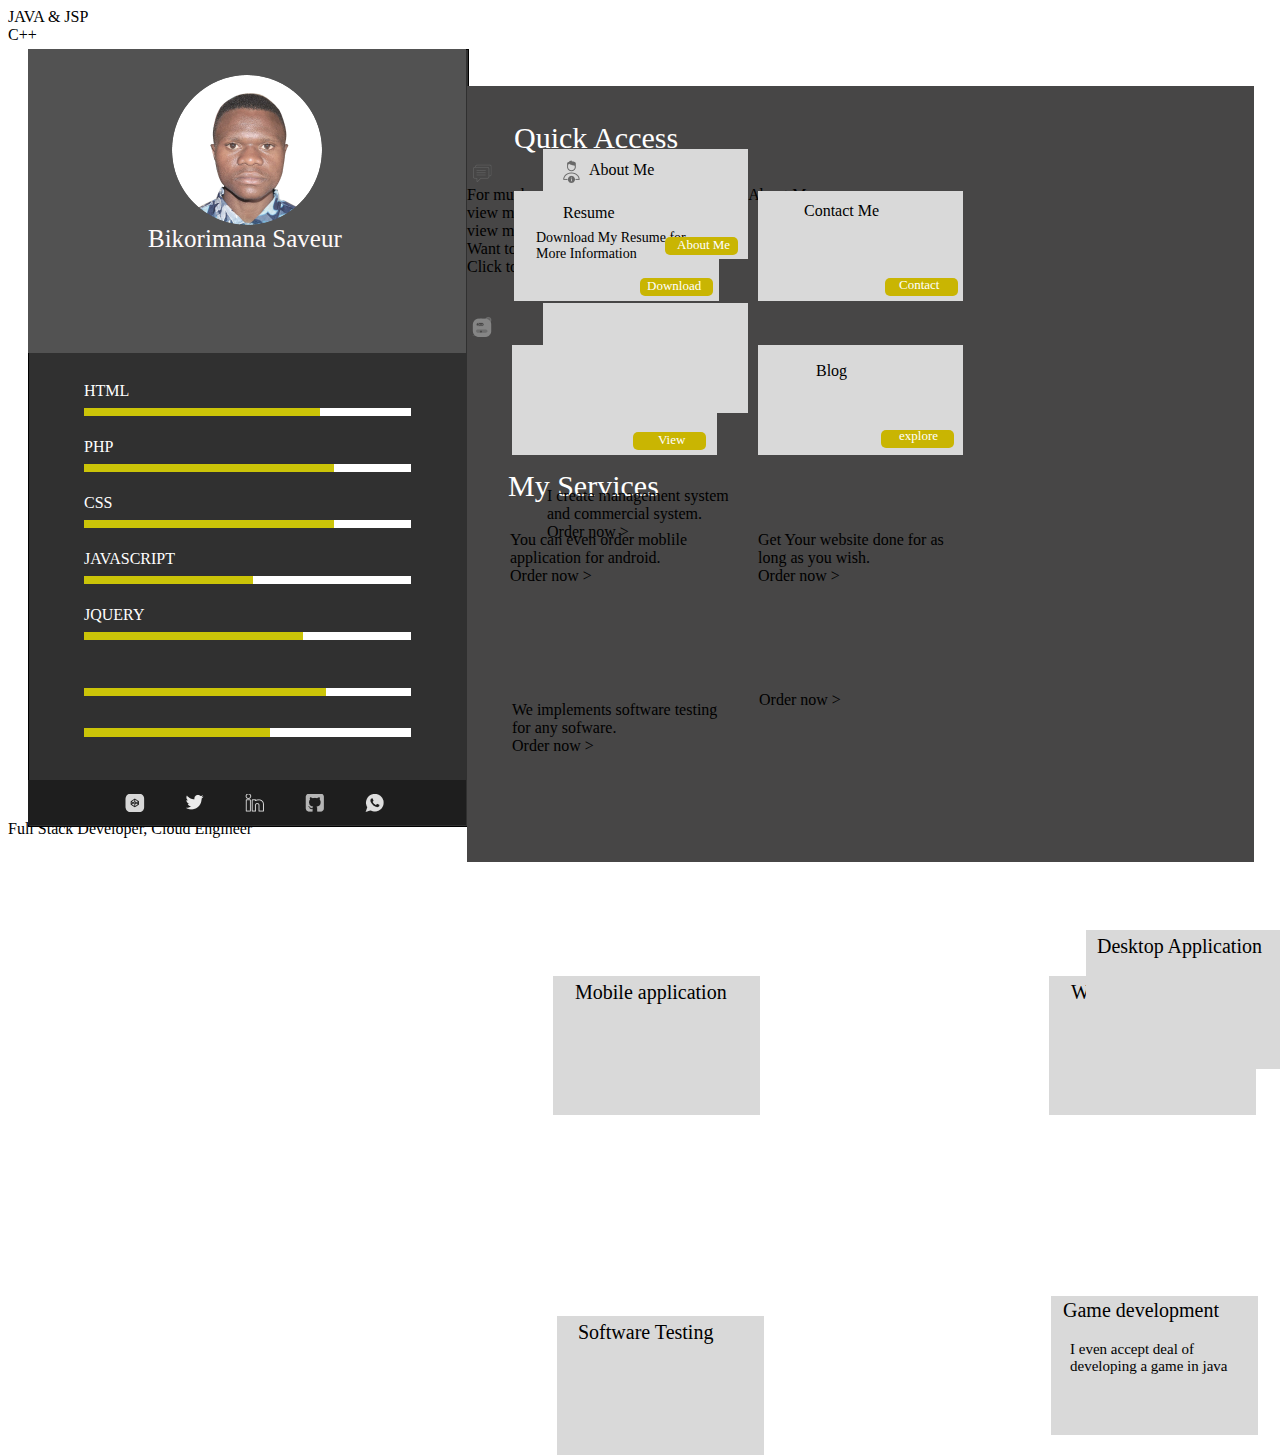
==== index.html @ 162c5e72 "Portifolio home" ====
<!DOCTYPE HTML>
<html>
  <head>
    <link rel="stylesheet" href="style.css" />
  </head>
<body>
<div id='newpotifolio' class='newpotifolio'>
<div id='rectangle27' class='rectangle27'>
</div>
<div id='html' class='html'>
HTML</div>
<div id='php' class='php'>
PHP</div>
<div id='css' class='css'>
CSS</div>
<div id='javascript' class='javascript'>
JAVASCRIPT</div>
<div id='jquery' class='jquery'>
JQUERY</div>
<div id='java&jsp' class='java&jsp'>
JAVA & JSP</div>
<div id='c-+' class='c-+'>
C++ </div>
<div id='rectangle6' class='rectangle6'>
</div>
<img id='rectangle7' class='rectangle7' src='[data-uri]'/>
</img>
<div id='sidebar' class='sidebar'>
<div id='frame1' class='frame1'>
</div>
<div id='rectangle33' class='rectangle33'>
</div>
<div id='rectangle36' class='rectangle36'>
</div>
<div id='projects' class='projects'>
Projects</div>
<div id='rectangle34' class='rectangle34'>
</div>
<div id='contactme' class='contactme'>
Contact Me</div>
<div id='rectangle37' class='rectangle37'>
</div>
<div id='blog' class='blog'>
Blog</div>
<div id='rectangle35' class='rectangle35'>
</div>
<div id='formuchmoreinformationaboutmeclickaboutme.' class='formuchmoreinformationaboutmeclickaboutme.'>
For much more information about Me click About Me.</div>
<div id='rectangle38' class='rectangle38'>
</div>
<div id='quickaccess' class='quickaccess'>
Quick Access</div>
<img id='rectangle39' class='rectangle39' src='[data-uri]'/>
</img>
<div id='resume' class='resume'>
Resume</div>
<div id='downloadmyresumeformoreinformation' class='downloadmyresumeformoreinformation'>
Download My Resume for More Information</div>
<div id='viewmycurrentlyworkedonprojects.' class='viewmycurrentlyworkedonprojects.'>
view my currently worked on projects.</div>
<div id='viewmycurrentlyworkedonprojects.2' class='viewmycurrentlyworkedonprojects.2'>
view my currently worked on projects.</div>
<div id='wanttosendmeamessage.clickcontact.' class='wanttosendmeamessage.clickcontact.'>
Want to Send me a message.  click contact.</div>
<div id='clicktoviewthelatestblogpost.' class='clicktoviewthelatestblogpost.'>
Click to view the latest Blog Post.</div>
<div id='rectangle40' class='rectangle40'>
</div>
<div id='rectangle46' class='rectangle46'>
</div>
<div id='rectangle49' class='rectangle49'>
</div>
<div id='rectangle42' class='rectangle42'>
</div>
<div id='rectangle44' class='rectangle44'>
</div>
<div id='download2' class='download2'>
Download</div>
<div id='view4' class='view4'>
View</div>
<div id='explore' class='explore'>
explore</div>
<div id='contact3' class='contact3'>
Contact</div>
<div id='aboutme2' class='aboutme2'>
About Me</div>
<img id='rectangle41' class='rectangle41' src='[data-uri]'/>
</img>
<img id='rectangle43' class='rectangle43' src='[data-uri]'/>
</img>
<div id='aboutme3' class='aboutme3'>
About Me</div>
<img id='rectangle45' class='rectangle45' src='[data-uri]'/>
</img>
<img id='rectangle48' class='rectangle48' src='[data-uri]'/>
</img>
<div id='myservices' class='myservices'>
My Services</div>
<div id='service2' class='service2'>
<div id='rectangle47' class='rectangle47'>
</div>
<div id='mobileapplication' class='mobileapplication'>
Mobile application</div>
<div id='youcanevenordermoblileapplicationforandroid.' class='youcanevenordermoblileapplicationforandroid.'>
You can even order moblile application for android.</div>
<div id='ordernow>' class='ordernow>'>
Order now ></div>
</div>
<div id='service1' class='service1'>
<div id='rectangle472' class='rectangle472'>
</div>
<div id='webdevelopment' class='webdevelopment'>
Web development</div>
<div id='getyourwebsitedoneforaslongasyouwish.' class='getyourwebsitedoneforaslongasyouwish.'>
Get Your website done for as long as you wish.</div>
<div id='ordernow>2' class='ordernow>2'>
Order now ></div>
</div>
<div id='service22' class='service22'>
<div id='rectangle473' class='rectangle473'>
</div>
<div id='desktopapplication' class='desktopapplication'>
Desktop Application</div>
<div id='icreatemanagementsystemandcommercialsystem.' class='icreatemanagementsystemandcommercialsystem.'>
I create management system and commercial system.</div>
<div id='ordernow>3' class='ordernow>3'>
Order now ></div>
</div>
<div id='service3' class='service3'>
<div id='rectangle474' class='rectangle474'>
</div>
<div id='softwaretesting' class='softwaretesting'>
Software Testing</div>
<div id='weimplementssoftwaretestingforanysofware.' class='weimplementssoftwaretestingforanysofware.'>
We implements software testing for  any sofware.</div>
<div id='ordernow>4' class='ordernow>4'>
Order now ></div>
</div>
<div id='service4' class='service4'>
<div id='rectangle475' class='rectangle475'>
</div>
<div id='gamedevelopment' class='gamedevelopment'>
Game development</div>
<div id='ievenacceptdealofdevelopingagameinjava' class='ievenacceptdealofdevelopingagameinjava'>
I even accept deal of developing a game in java</div>
<div id='ordernow>5' class='ordernow>5'>
Order now ></div>
</div>
</div>
<img id='rectangle8' class='rectangle8' src='[data-uri]'/>
</img>
<img id='rectangle9' class='rectangle9' src='[data-uri]'/>
</img>
<img id='rectangle10' class='rectangle10' src='[data-uri]'/>
</img>
<img id='rectangle11' class='rectangle11' src='[data-uri]'/>
</img>
<div id='rectangle12' class='rectangle12'>
</div>
<img id='ellipse1' class='ellipse1' src='[data-uri]'/>
</img>
<div id='bikorimanasaveur' class='bikorimanasaveur'>
Bikorimana Saveur</div>
<div id='fullstackdeveloper,cloudengineer' class='fullstackdeveloper,cloudengineer'>
Full Stack Developer, Cloud Engineer</div>
<div id='rectangle13' class='rectangle13'>
</div>
<div id='rectangle16' class='rectangle16'>
</div>
<div id='rectangle19' class='rectangle19'>
</div>
<div id='rectangle22' class='rectangle22'>
</div>
<div id='rectangle25' class='rectangle25'>
</div>
<div id='rectangle28' class='rectangle28'>
</div>
<div id='rectangle31' class='rectangle31'>
</div>
<div id='rectangle14' class='rectangle14'>
</div>
<div id='rectangle17' class='rectangle17'>
</div>
<div id='rectangle20' class='rectangle20'>
</div>
<div id='rectangle23' class='rectangle23'>
</div>
<div id='rectangle26' class='rectangle26'>
</div>
<div id='rectangle29' class='rectangle29'>
</div>
<div id='rectangle32' class='rectangle32'>
</div>
<!--<div id='%' class='%'>
89%</div>
<div id='%2' class='%2'>
90%</div>
<div id='%3' class='%3'>
90%</div>
<div id='%4' class='%4'>
60%</div>
<div id='%5' class='%5'>
75%</div>
<div id='%6' class='%6'>
85%</div>
<div id='%7' class='%7'>
65%</div>-->
<div id='rectangle50' class='rectangle50'>
</div>
</div>
</body>
</html>
---- style.css ----
.newpotifolio
{
background-color:#ffffff;
height:832px;
width:1280px;
padding:0px;
position:absolute;
}
.rectangle27
{
background-color:#303030;
height:776px;
width:439px;
border:1px solid #000000;
left:20px;
top:41px;
position:absolute;
}
.html
{
color:#ffffff;
text-align:left;
vertical-align:text-top;
font-size:16px;
font-family:IBM Plex Sans Thai;
left:76px;
top:374px;
width:42px;
height:26px;
position:absolute;
line-height:auto;
}
.php
{
color:#ffffff;
text-align:left;
vertical-align:text-top;
font-size:16px;
font-family:IBM Plex Sans Thai;
left:76px;
top:430px;
width:31px;
height:26px;
position:absolute;
line-height:auto;
}
.css
{
color:#ffffff;
text-align:left;
vertical-align:text-top;
font-size:16px;
font-family:IBM Plex Sans Thai;
left:76px;
top:486px;
width:29px;
height:26px;
position:absolute;
line-height:auto;
}
.javascript
{
color:#ffffff;
text-align:left;
vertical-align:text-top;
font-size:16px;
font-family:IBM Plex Sans Thai;
left:76px;
top:542px;
width:92px;
height:26px;
position:absolute;
line-height:auto;
}
.jquery
{
color:#ffffff;
text-align:left;
vertical-align:text-top;
font-size:16px;
font-family:IBM Plex Sans Thai;
left:76px;
top:598px;
width:59px;
height:26px;
position:absolute;
line-height:auto;
}
.java&jsp
{
color:#ffffff;
text-align:left;
vertical-align:text-top;
font-size:16px;
font-family:IBM Plex Sans Thai;
left:76px;
top:654px;
width:83px;
height:26px;
position:absolute;
line-height:auto;
}
.c-+
{
color:#ffffff;
text-align:left;
vertical-align:text-top;
font-size:16px;
font-family:IBM Plex Sans Thai;
left:76px;
top:693px;
width:36px;
height:27px;
position:absolute;
line-height:auto;
}
.rectangle6
{
background-color:#1e1e1e;
height:45px;
width:438px;
top:772px;
left:20px;
position:absolute;
}
.rectangle7
{
height:18px;
width:30px;
left:292px;
top:786px;
position:absolute;
}
.sidebar
{
background-color:#474646;
height:776px;
width:787px;
padding:0px;
left:459px;
top:42px;
position:relative;
}
.frame1
{
height:100px;
width:100px;
padding:0px;
left:92px;
top:786px;
position:relative;
}
.rectangle33
{
background-color:#d9d9d9;
height:110px;
width:205px;
top:105px;
left:47px;
position:absolute;
}
.rectangle36
{
background-color:#d9d9d9;
height:110px;
width:205px;
top:259px;
left:45px;
position:absolute;
}
.projects
{
color:#000000;
text-align:left;
vertical-align:text-top;
font-size:16px;
font-family:IBM Plex Sans Thai;
line-height:auto;
top:272px;
left:100px;
position:absolute;
width:59px;
}
.rectangle34
{
background-color:#d9d9d9;
height:110px;
width:205px;
top:105px;
left:291px;
position:absolute;
}
.contactme
{
color:#000000;
text-align:left;
vertical-align:text-top;
font-size:16px;
font-family:IBM Plex Sans Thai;
line-height:auto;
top:116px;
left:337px;
position:absolute;
width:82px;
}
.rectangle37
{
background-color:#d9d9d9;
height:110px;
width:205px;
top:259px;
left:291px;
position:absolute;
}
.blog
{
color:#000000;
text-align:left;
vertical-align:text-top;
font-size:16px;
font-family:Inter;
line-height:auto;
top:276px;
left:349px;
position:absolute;
width:34px;
}
.rectangle35
{
background-color:#d9d9d9;
height:110px;
width:205px;
top:63px;
left:76px;
position:absolute;
}
.formuchmoreinformationaboutmeclickaboutme.
{
color:#000000;
text-align:left;
vertical-align:text-top;
font-size:13px;
font-family:IBM Plex Sans Thai;
line-height:auto;
top:111px;
left:97px;
position:absolute;
width:169px;
}
.rectangle38
{
background-color:#d9d9d9;
height:110px;
width:205px;
top:217px;
left:76px;
position:absolute;
}
.quickaccess
{
color:#ffffff;
text-align:left;
vertical-align:text-top;
font-size:30px;
font-family:IBM Plex Sans Thai;
line-height:auto;
top:35px;
left:47px;
position:absolute;
width:179px;
}
.rectangle39
{
height:28px;
width:30px;
left:0px;
top:73px;
position:absolute;
}
.resume
{
color:#000000;
text-align:left;
vertical-align:text-top;
font-size:16px;
font-family:IBM Plex Sans Thai;
line-height:auto;
top:118px;
left:96px;
position:absolute;
width:59px;
}
.downloadmyresumeformoreinformation
{
color:#000000;
text-align:left;
vertical-align:text-top;
font-size:14px;
font-family:IBM Plex Sans Thai;
line-height:auto;
top:144px;
left:69px;
position:absolute;
width:157px;
}
.viewmycurrentlyworkedonprojects.
{
color:#000000;
text-align:left;
vertical-align:text-top;
font-size:14px;
font-family:IBM Plex Sans Thai;
line-height:auto;
top:298px;
left:78px;
position:absolute;
width:157px;
}
.viewmycurrentlyworkedonprojects.2
{
color:#000000;
text-align:left;
vertical-align:text-top;
font-size:14px;
font-family:IBM Plex Sans Thai;
line-height:auto;
top:298px;
left:78px;
position:absolute;
width:157px;
}
.wanttosendmeamessage.clickcontact.
{
color:#000000;
text-align:left;
vertical-align:text-top;
font-size:14px;
font-family:IBM Plex Sans Thai;
line-height:auto;
top:143px;
left:320px;
position:absolute;
width:157px;
}
.clicktoviewthelatestblogpost.
{
color:#000000;
text-align:left;
vertical-align:text-top;
font-size:14px;
font-family:IBM Plex Sans Thai;
line-height:auto;
top:300px;
left:315px;
position:absolute;
width:157px;
}
.rectangle40
{
background-color:#c9b502;
height:18px;
width:73px;
border-radius:5px;
top:192px;
left:173px;
position:absolute;
}
.rectangle46
{
background-color:#c9b502;
height:18px;
width:73px;
border-radius:5px;
top:346px;
left:166px;
position:absolute;
}
.rectangle49
{
background-color:#c9b502;
height:18px;
width:73px;
border-radius:5px;
top:344px;
left:414px;
position:absolute;
}
.rectangle42
{
background-color:#c9b502;
height:18px;
width:73px;
border-radius:5px;
top:192px;
left:418px;
position:absolute;
}
.rectangle44
{
background-color:#c9b502;
height:18px;
width:73px;
border-radius:5px;
top:151px;
left:198px;
position:absolute;
}
.download2
{
color:#ffffff;
text-align:left;
vertical-align:text-top;
font-size:13px;
font-family:IBM Plex Sans Thai;
line-height:auto;
top:192px;
left:180px;
position:absolute;
width:59px;
}
.view4
{
color:#ffffff;
text-align:left;
vertical-align:text-top;
font-size:13px;
font-family:IBM Plex Sans Thai;
line-height:auto;
top:346px;
left:191px;
position:absolute;
width:29px;
}
.explore
{
color:#ffffff;
text-align:left;
vertical-align:text-top;
font-size:13px;
font-family:IBM Plex Sans Thai;
line-height:auto;
top:342px;
left:432px;
position:absolute;
width:44px;
}
.contact3
{
color:#ffffff;
text-align:left;
vertical-align:text-top;
font-size:13px;
font-family:IBM Plex Sans Thai;
line-height:auto;
top:191px;
left:432px;
position:absolute;
width:46px;
}
.aboutme2
{
color:#ffffff;
text-align:left;
vertical-align:text-top;
font-size:13px;
font-family:IBM Plex Sans Thai;
line-height:auto;
top:151px;
left:210px;
position:absolute;
width:56px;
}
.rectangle41
{
height:29px;
width:31px;
left:0px;
top:73px;
position:absolute;
}
.rectangle43
{
height:29px;
width:31px;
left:89px;
top:72px;
position:absolute;
}
.aboutme3
{
color:#000000;
text-align:left;
vertical-align:text-top;
font-size:16px;
font-family:IBM Plex Sans Thai;
line-height:auto;
top:75px;
left:122px;
position:absolute;
width:69px;
}
.rectangle45
{
height:31px;
width:31px;
left:0px;
top:225px;
position:absolute;
}
.rectangle48
{
height:27px;
width:31px;
left:0px;
top:229px;
position:absolute;
}
.myservices
{
color:#ffffff;
text-align:left;
vertical-align:text-top;
font-size:30px;
font-family:IBM Plex Sans Thai;
line-height:auto;
top:383px;
left:41px;
position:absolute;
width:160px;
}
.service2
{
width:207px;
height:139px;
top:445px;
left:43px;
position:absolute;
}
.rectangle47
{
background-color:#d9d9d9;
height:139px;
width:207px;
top:445px;
left:43px;
position:absolute;
}
.mobileapplication
{
color:#000000;
text-align:left;
vertical-align:text-top;
font-size:20px;
font-family:IBM Plex Sans Thai;
left:65px;
top:450px;
width:174px;
height:33px;
position:absolute;
line-height:auto;
}
.youcanevenordermoblileapplicationforandroid.
{
color:#000000;
text-align:left;
vertical-align:text-top;
font-size:15px;
font-family:IBM Plex Sans Thai;
left:62px;
top:490px;
width:186px;
height:50px;
position:absolute;
line-height:auto;
}
.ordernow>
{
color:#e4b306;
text-align:left;
vertical-align:text-top;
font-size:15px;
font-family:IBM Plex Sans Thai;
left:157px;
top:557px;
width:87px;
height:25px;
position:absolute;
line-height:auto;
}
.service1
{
width:207px;
height:139px;
top:445px;
left:291px;
position:absolute;
}
.rectangle472
{
background-color:#d9d9d9;
height:139px;
width:207px;
top:445px;
left:291px;
position:absolute;
}
.webdevelopment
{
color:#000000;
text-align:left;
vertical-align:text-top;
font-size:20px;
font-family:IBM Plex Sans Thai;
left:313px;
top:450px;
width:174px;
height:33px;
position:absolute;
line-height:auto;
}
.getyourwebsitedoneforaslongasyouwish.
{
color:#000000;
text-align:left;
vertical-align:text-top;
font-size:15px;
font-family:IBM Plex Sans Thai;
left:310px;
top:490px;
width:171px;
height:50px;
position:absolute;
line-height:auto;
}
.ordernow>2
{
color:#e4b306;
text-align:left;
vertical-align:text-top;
font-size:15px;
font-family:IBM Plex Sans Thai Looped;
left:405px;
top:557px;
width:87px;
height:25px;
position:absolute;
line-height:auto;
}
.service22
{
width:207px;
height:139px;
top:401px;
left:80px;
position:absolute;
}
.rectangle473
{
background-color:#d9d9d9;
height:139px;
width:207px;
top:443px;
left:539px;
position:absolute;
}
.desktopapplication
{
color:#000000;
text-align:left;
vertical-align:text-top;
font-size:20px;
font-family:IBM Plex Sans Thai;
left:550px;
top:448px;
width:191px;
height:34px;
position:absolute;
line-height:auto;
}
.icreatemanagementsystemandcommercialsystem.
{
color:#000000;
text-align:left;
vertical-align:text-top;
font-size:15px;
font-family:IBM Plex Sans Thai;
left:558px;
top:488px;
width:171px;
height:75px;
position:absolute;
line-height:auto;
}
.ordernow>3
{
color:#e4b306;
text-align:left;
vertical-align:text-top;
font-size:15px;
font-family:IBM Plex Sans Thai Looped;
left:653px;
top:555px;
width:87px;
height:25px;
position:absolute;
line-height:auto;
}
.service3
{
width:207px;
height:139px;
top:615px;
left:45px;
position:absolute;
}
.rectangle474
{
background-color:#d9d9d9;
height:139px;
width:207px;
top:615px;
left:45px;
position:absolute;
}
.softwaretesting
{
color:#000000;
text-align:left;
vertical-align:text-top;
font-size:20px;
font-family:IBM Plex Sans Thai;
left:66px;
top:620px;
width:169px;
height:29px;
position:absolute;
line-height:auto;
}
.weimplementssoftwaretestingforanysofware.
{
color:#000000;
text-align:left;
vertical-align:text-top;
font-size:15px;
font-family:IBM Plex Sans Thai;
left:64px;
top:660px;
width:171px;
height:50px;
position:absolute;
line-height:auto;
}
.ordernow>4
{
color:#e4b306;
text-align:left;
vertical-align:text-top;
font-size:15px;
font-family:IBM Plex Sans Thai Looped;
left:159px;
top:727px;
width:87px;
height:25px;
position:absolute;
line-height:auto;
}
.service4
{
width:207px;
height:139px;
top:605px;
left:292px;
position:absolute;
}
.rectangle475
{
background-color:#d9d9d9;
height:139px;
width:207px;
top:605px;
left:292px;
position:absolute;
}
.gamedevelopment
{
color:#000000;
text-align:left;
vertical-align:text-top;
font-size:20px;
font-family:IBM Plex Sans Thai;
left:304px;
top:608px;
width:184px;
height:33px;
position:absolute;
line-height:auto;
}
.ievenacceptdealofdevelopingagameinjava
{
color:#000000;
text-align:left;
vertical-align:text-top;
font-size:15px;
font-family:IBM Plex Sans Thai;
left:311px;
top:650px;
width:186px;
height:50px;
position:absolute;
line-height:auto;
}
.ordernow>5
{
color:#e4b306;
text-align:left;
vertical-align:text-top;
font-size:15px;
font-family:IBM Plex Sans Thai;
left:406px;
top:717px;
width:87px;
height:25px;
position:absolute;
line-height:auto;
}
.rectangle8
{
height:18px;
width:30px;
left:352px;
top:786px;
position:absolute;
}
.rectangle9
{
height:18px;
width:30px;
left:232px;
top:786px;
position:absolute;
}
.rectangle10
{
height:18px;
width:30px;
left:172px;
top:786px;
position:absolute;
}
.rectangle11
{
height:18px;
width:30px;
left:112px;
top:786px;
position:absolute;
}
.rectangle12
{
background-color:#525252;
height:304px;
width:438px;
top:41px;
left:20px;
position:absolute;
}
.ellipse1
{
height:150px;
width:150px;
left:164px;
top:67px;
position:absolute;
border-radius:50%;
}
.bikorimanasaveur
{
color:#fffafa;
text-align:left;
vertical-align:text-top;
font-size:25px;
font-family:IBM Plex Sans Thai;
left:140px;
top:217px;
width:249px;
height:41px;
position:absolute;
line-height:auto;
}
.fullstackdeveloper,cloudengineer
{
color:#8c7f7f;
text-align:left;
vertical-align:text-top;
font-size:16px;
font-family:IBM Plex Sans Thai;
left:118px;
top:251px;
width:271px;
height:26px;
position:absolute;
line-height:auto;
}
.rectangle13
{
background-color:#ffffff;
height:8px;
width:327px;
top:400px;
left:76px;
position:absolute;
}
.rectangle16
{
background-color:#ffffff;
height:8px;
width:327px;
top:456px;
left:76px;
position:absolute;
}
.rectangle19
{
background-color:#ffffff;
height:8px;
width:327px;
top:512px;
left:76px;
position:absolute;
}
.rectangle22
{
background-color:#ffffff;
height:8px;
width:327px;
top:568px;
left:76px;
position:absolute;
}
.rectangle25
{
background-color:#ffffff;
height:8px;
width:327px;
top:624px;
left:76px;
position:absolute;
}
.rectangle28
{
background-color:#ffffff;
height:8px;
width:327px;
top:680px;
left:76px;
position:absolute;
}
.rectangle31
{
background-color:#ffffff;
height:9px;
width:327px;
top:720px;
left:76px;
position:absolute;
}
.rectangle14
{
background-color:#cbc408;
height:8px;
width:236px;
top:400px;
left:76px;
position:absolute;
}
.rectangle17
{
background-color:#cbc408;
height:8px;
width:250px;
top:456px;
left:76px;
position:absolute;
}
.rectangle20
{
background-color:#cbc408;
height:8px;
width:250px;
top:512px;
left:76px;
position:absolute;
}
.rectangle23
{
background-color:#cbc408;
height:8px;
width:169px;
top:568px;
left:76px;
position:absolute;
}
.rectangle26
{
background-color:#cbc408;
height:8px;
width:219px;
top:624px;
left:76px;
position:absolute;
}
.rectangle29
{
background-color:#cbc408;
height:8px;
width:242px;
top:680px;
left:76px;
position:absolute;
}
.rectangle32
{
background-color:#cbc408;
height:9px;
width:186px;
top:720px;
left:76px;
position:absolute;
}
.%
{
color:#ffffff;
text-align:left;
vertical-align:text-top;
font-size:16px;
font-family:IBM Plex Sans Thai;
left:369px;
top:374px;
width:35px;
height:26px;
position:absolute;
line-height:auto;
}
.%2
{
color:#ffffff;
text-align:left;
vertical-align:text-top;
font-size:16px;
font-family:IBM Plex Sans Thai;
left:369px;
top:430px;
width:35px;
height:26px;
position:absolute;
line-height:auto;
}
.%3
{
color:#ffffff;
text-align:left;
vertical-align:text-top;
font-size:16px;
font-family:IBM Plex Sans Thai;
left:369px;
top:486px;
width:35px;
height:26px;
position:absolute;
line-height:auto;
}
.%4
{
color:#ffffff;
text-align:left;
vertical-align:text-top;
font-size:16px;
font-family:IBM Plex Sans Thai;
left:369px;
top:542px;
width:35px;
height:26px;
position:absolute;
line-height:auto;
}
.%5
{
color:#ffffff;
text-align:left;
vertical-align:text-top;
font-size:16px;
font-family:IBM Plex Sans Thai;
left:369px;
top:598px;
width:35px;
height:26px;
position:absolute;
line-height:auto;
}
.%6
{
color:#ffffff;
text-align:left;
vertical-align:text-top;
font-size:16px;
font-family:IBM Plex Sans Thai;
left:369px;
top:654px;
width:35px;
height:26px;
position:absolute;
line-height:auto;
}
.%7
{
color:#ffffff;
text-align:left;
vertical-align:text-top;
font-size:16px;
font-family:IBM Plex Sans Thai;
left:369px;
top:693px;
width:35px;
height:27px;
position:absolute;
line-height:auto;
}
.rectangle50
{
height:387px;
width:790px;
top:430px;
left:456px;
position:absolute;
}
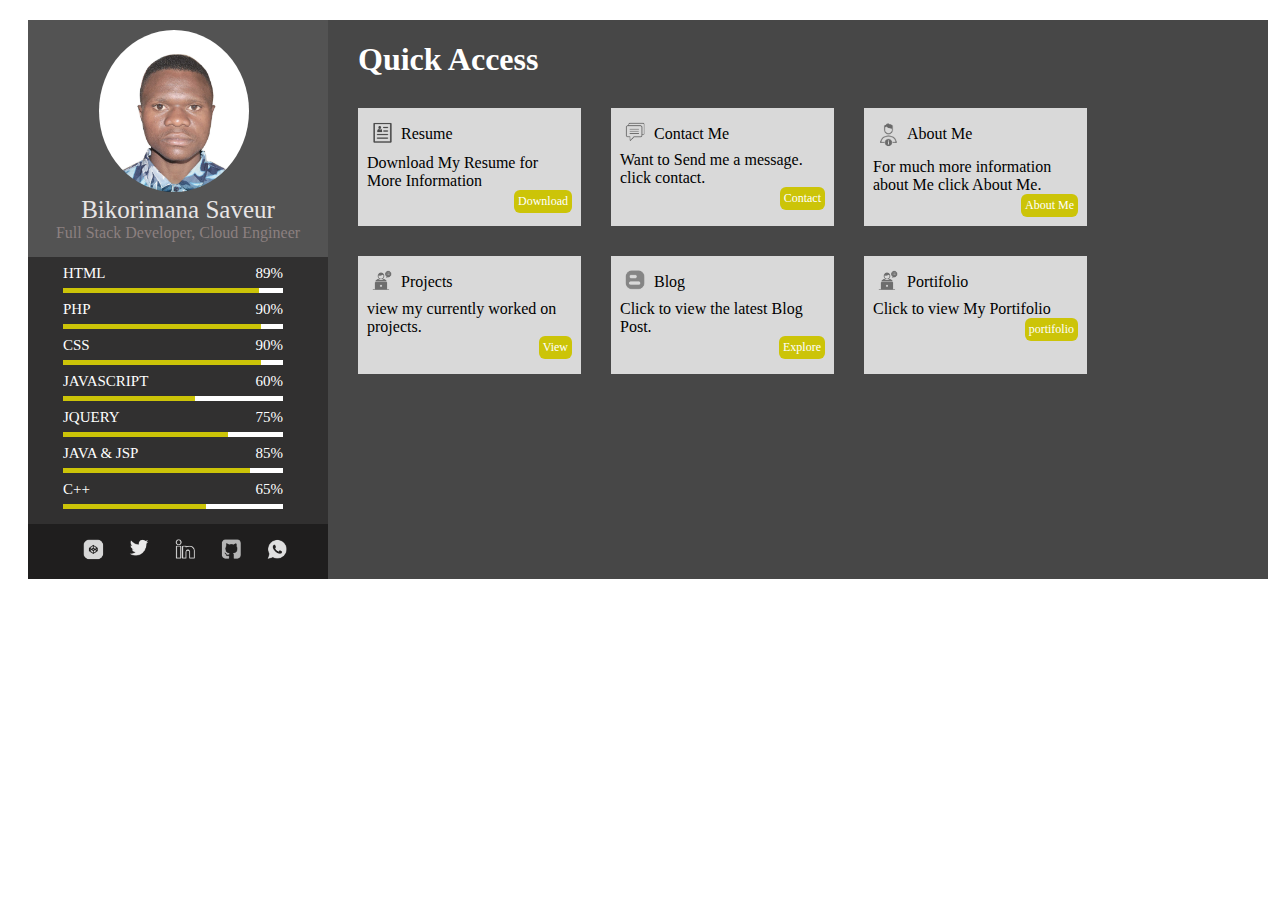
==== commit a9a39c7e: "push portifolio on git" ====
--- a/index.html
+++ b/index.html
@@ -1,212 +1,161 @@
-<!DOCTYPE HTML>
-<html>
-  <head>
-    <link rel="stylesheet" href="style.css" />
-  </head>
-<body>
-<div id='newpotifolio' class='newpotifolio'>
-<div id='rectangle27' class='rectangle27'>
-</div>
-<div id='html' class='html'>
-HTML</div>
-<div id='php' class='php'>
-PHP</div>
-<div id='css' class='css'>
-CSS</div>
-<div id='javascript' class='javascript'>
-JAVASCRIPT</div>
-<div id='jquery' class='jquery'>
-JQUERY</div>
-<div id='java&jsp' class='java&jsp'>
-JAVA & JSP</div>
-<div id='c-+' class='c-+'>
-C++ </div>
-<div id='rectangle6' class='rectangle6'>
-</div>
-<img id='rectangle7' class='rectangle7' src='[data-uri]'/>
-</img>
-<div id='sidebar' class='sidebar'>
-<div id='frame1' class='frame1'>
-</div>
-<div id='rectangle33' class='rectangle33'>
-</div>
-<div id='rectangle36' class='rectangle36'>
-</div>
-<div id='projects' class='projects'>
-Projects</div>
-<div id='rectangle34' class='rectangle34'>
-</div>
-<div id='contactme' class='contactme'>
-Contact Me</div>
-<div id='rectangle37' class='rectangle37'>
-</div>
-<div id='blog' class='blog'>
-Blog</div>
-<div id='rectangle35' class='rectangle35'>
-</div>
-<div id='formuchmoreinformationaboutmeclickaboutme.' class='formuchmoreinformationaboutmeclickaboutme.'>
-For much more information about Me click About Me.</div>
-<div id='rectangle38' class='rectangle38'>
-</div>
-<div id='quickaccess' class='quickaccess'>
-Quick Access</div>
-<img id='rectangle39' class='rectangle39' src='[data-uri]'/>
-</img>
-<div id='resume' class='resume'>
-Resume</div>
-<div id='downloadmyresumeformoreinformation' class='downloadmyresumeformoreinformation'>
-Download My Resume for More Information</div>
-<div id='viewmycurrentlyworkedonprojects.' class='viewmycurrentlyworkedonprojects.'>
-view my currently worked on projects.</div>
-<div id='viewmycurrentlyworkedonprojects.2' class='viewmycurrentlyworkedonprojects.2'>
-view my currently worked on projects.</div>
-<div id='wanttosendmeamessage.clickcontact.' class='wanttosendmeamessage.clickcontact.'>
-Want to Send me a message.  click contact.</div>
-<div id='clicktoviewthelatestblogpost.' class='clicktoviewthelatestblogpost.'>
-Click to view the latest Blog Post.</div>
-<div id='rectangle40' class='rectangle40'>
-</div>
-<div id='rectangle46' class='rectangle46'>
-</div>
-<div id='rectangle49' class='rectangle49'>
-</div>
-<div id='rectangle42' class='rectangle42'>
-</div>
-<div id='rectangle44' class='rectangle44'>
-</div>
-<div id='download2' class='download2'>
-Download</div>
-<div id='view4' class='view4'>
-View</div>
-<div id='explore' class='explore'>
-explore</div>
-<div id='contact3' class='contact3'>
-Contact</div>
-<div id='aboutme2' class='aboutme2'>
-About Me</div>
-<img id='rectangle41' class='rectangle41' src='[data-uri]'/>
-</img>
-<img id='rectangle43' class='rectangle43' src='[data-uri]'/>
-</img>
-<div id='aboutme3' class='aboutme3'>
-About Me</div>
-<img id='rectangle45' class='rectangle45' src='[data-uri]'/>
-</img>
-<img id='rectangle48' class='rectangle48' src='[data-uri]'/>
-</img>
-<div id='myservices' class='myservices'>
-My Services</div>
-<div id='service2' class='service2'>
-<div id='rectangle47' class='rectangle47'>
-</div>
-<div id='mobileapplication' class='mobileapplication'>
-Mobile application</div>
-<div id='youcanevenordermoblileapplicationforandroid.' class='youcanevenordermoblileapplicationforandroid.'>
-You can even order moblile application for android.</div>
-<div id='ordernow>' class='ordernow>'>
-Order now ></div>
-</div>
-<div id='service1' class='service1'>
-<div id='rectangle472' class='rectangle472'>
-</div>
-<div id='webdevelopment' class='webdevelopment'>
-Web development</div>
-<div id='getyourwebsitedoneforaslongasyouwish.' class='getyourwebsitedoneforaslongasyouwish.'>
-Get Your website done for as long as you wish.</div>
-<div id='ordernow>2' class='ordernow>2'>
-Order now ></div>
-</div>
-<div id='service22' class='service22'>
-<div id='rectangle473' class='rectangle473'>
-</div>
-<div id='desktopapplication' class='desktopapplication'>
-Desktop Application</div>
-<div id='icreatemanagementsystemandcommercialsystem.' class='icreatemanagementsystemandcommercialsystem.'>
-I create management system and commercial system.</div>
-<div id='ordernow>3' class='ordernow>3'>
-Order now ></div>
-</div>
-<div id='service3' class='service3'>
-<div id='rectangle474' class='rectangle474'>
-</div>
-<div id='softwaretesting' class='softwaretesting'>
-Software Testing</div>
-<div id='weimplementssoftwaretestingforanysofware.' class='weimplementssoftwaretestingforanysofware.'>
-We implements software testing for  any sofware.</div>
-<div id='ordernow>4' class='ordernow>4'>
-Order now ></div>
-</div>
-<div id='service4' class='service4'>
-<div id='rectangle475' class='rectangle475'>
-</div>
-<div id='gamedevelopment' class='gamedevelopment'>
-Game development</div>
-<div id='ievenacceptdealofdevelopingagameinjava' class='ievenacceptdealofdevelopingagameinjava'>
-I even accept deal of developing a game in java</div>
-<div id='ordernow>5' class='ordernow>5'>
-Order now ></div>
-</div>
-</div>
-<img id='rectangle8' class='rectangle8' src='[data-uri]'/>
-</img>
-<img id='rectangle9' class='rectangle9' src='[data-uri]'/>
-</img>
-<img id='rectangle10' class='rectangle10' src='[data-uri]'/>
-</img>
-<img id='rectangle11' class='rectangle11' src='[data-uri]'/>
-</img>
-<div id='rectangle12' class='rectangle12'>
-</div>
-<img id='ellipse1' class='ellipse1' src='[data-uri]'/>
-</img>
-<div id='bikorimanasaveur' class='bikorimanasaveur'>
-Bikorimana Saveur</div>
-<div id='fullstackdeveloper,cloudengineer' class='fullstackdeveloper,cloudengineer'>
-Full Stack Developer, Cloud Engineer</div>
-<div id='rectangle13' class='rectangle13'>
-</div>
-<div id='rectangle16' class='rectangle16'>
-</div>
-<div id='rectangle19' class='rectangle19'>
-</div>
-<div id='rectangle22' class='rectangle22'>
-</div>
-<div id='rectangle25' class='rectangle25'>
-</div>
-<div id='rectangle28' class='rectangle28'>
-</div>
-<div id='rectangle31' class='rectangle31'>
-</div>
-<div id='rectangle14' class='rectangle14'>
-</div>
-<div id='rectangle17' class='rectangle17'>
-</div>
-<div id='rectangle20' class='rectangle20'>
-</div>
-<div id='rectangle23' class='rectangle23'>
-</div>
-<div id='rectangle26' class='rectangle26'>
-</div>
-<div id='rectangle29' class='rectangle29'>
-</div>
-<div id='rectangle32' class='rectangle32'>
-</div>
-<!--<div id='%' class='%'>
-89%</div>
-<div id='%2' class='%2'>
-90%</div>
-<div id='%3' class='%3'>
-90%</div>
-<div id='%4' class='%4'>
-60%</div>
-<div id='%5' class='%5'>
-75%</div>
-<div id='%6' class='%6'>
-85%</div>
-<div id='%7' class='%7'>
-65%</div>-->
-<div id='rectangle50' class='rectangle50'>
-</div>
-</div>
-</body>
-</html>
+<!DOCTYPE html>
+<html lang="en">
+<head>
+    <meta charset="UTF-8">
+    <meta http-equiv="X-UA-Compatible" content="IE=edge">
+    <meta name="viewport" content="width=device-width, initial-scale=1.0">
+    <title>My Portifolio</title>
+    <link rel="stylesheet" type="text/css" href="styles.css" />
+</head>
+<body>
+    <div id="portifolio">
+        <div class="profile">
+            <div class="profilePicture">
+                <div class="picture">
+                <img src="images/saveur.jpg" width="150"/>
+                </div>
+                <span class="names"> Bikorimana Saveur</span>
+                <span class="subtitle">Full Stack Developer, Cloud Engineer</span>
+            </div>
+            <div class="progLanguage">
+                <div class="language">
+                    <p class="lan">HTML</p>
+                    <p class="prog">89%</p>
+                </div>
+                <div class="progress">
+                    <div class="htmlProgress">
+
+                    </div>
+                </div>
+            </div>
+            <div class="progLanguage">
+                <div class="language">
+                    <p class="lan">PHP</p>
+                    <p class="prog">90%</p>
+                </div>
+                <div class="progress">
+                    <div class="phpProgress">
+
+                    </div>
+                </div>
+            </div>
+            <div class="progLanguage">
+                <div class="language">
+                    <p class="lan">CSS</p>
+                    <p class="prog">90%</p>
+                </div>
+                <div class="progress">
+                    <div class="cssProgress">
+
+                    </div>
+                </div>
+            </div>
+            <div class="progLanguage">
+                <div class="language">
+                    <p class="lan">JAVASCRIPT</p>
+                    <p class="prog">60%</p>
+                </div>
+                <div class="progress">
+                    <div class="jsProgress">
+
+                    </div>
+                </div>
+            </div>
+            <div class="progLanguage">
+                <div class="language">
+                    <p class="lan">JQUERY</p>
+                    <p class="prog">75%</p>
+                </div>
+                <div class="progress">
+                    <div class="jqueryProgress">
+
+                    </div>
+                </div>
+            </div>
+            <div class="progLanguage">
+                <div class="language">
+                    <p class="lan">JAVA & JSP</p>
+                    <p class="prog">85%</p>
+                </div>
+                <div class="progress">
+                    <div class="javaProgress">
+
+                    </div>
+                </div>
+            </div>
+            <div class="progLanguage">
+                <div class="language">
+                    <p class="lan">C++</p>
+                    <p class="prog">65%</p>
+                </div>
+                <div class="progress">
+                    <div class="cppProgress">
+
+                    </div>
+                </div>
+            </div>
+            <div id="pageFooter">
+                <img src="images/codepen.png" width="31" height="31">
+                <img src="images/twiter.png" width="31" height="29">
+                <img src="images/linkedin.png" width="31" height="31">
+                <img src="images/github.png" width="31" height="31">
+                <img src="images/whatsapp.png" width="31" height="31">
+            </div>
+        </div>
+
+        <div class="portcontent">
+           <h1 class="contentTitle">Quick Access</h1>
+           <div class="quickaccess">
+               <div class="item">
+                  <div class="item-title">
+                    <span class="img"><img src="images/resume.png" width="31"></span>
+                    <span class="ititle">Resume</span>
+                  </div>
+                  <p class="text">Download My Resume for More Information</p>
+                  <div class="btn-container"><a href="#" class="button">Download</a></div>
+               </div>
+               <div class="item">
+                <div class="item-title">
+                  <span class="img"><img src="images/contact.png" width="31"></span>
+                  <span class="ititle">Contact Me</span>
+                </div>
+                <p class="text">Want to Send me a message.  click contact.</p>
+                <div class="btn-container"><a href="#" class="button">Contact</a></div>
+             </div>
+             <div class="item">
+                <div class="item-title">
+                  <span class="img"><img src="images/about.png" width="31"></span>
+                  <span class="ititle">About Me</span>
+                </div>
+                <p class="text">For much more information about Me click About Me.</p>
+                <div class="btn-container"><a href="#" class="button">About Me</a></div>
+             </div>
+             <div class="item">
+                <div class="item-title">
+                  <span class="img"><img src="images/project.png" width="31"></span>
+                  <span class="ititle">Projects</span>
+                </div>
+                <p class="text">view my currently worked on projects.</p>
+                <div class="btn-container"><a href="#" class="button">View</a></div>
+             </div>
+             <div class="item">
+                <div class="item-title">
+                  <span class="img"><img src="images/blog.png" width="31"></span>
+                  <span class="ititle">Blog</span>
+                </div>
+                <p class="text">Click to view the latest Blog Post.</p>
+                <div class="btn-container"><a href="#" class="button">Explore</a></div>
+             </div>
+             <div class="item">
+                <div class="item-title">
+                  <span class="img"><img src="images/project.png" width="31"></span>
+                  <span class="ititle">Portifolio</span>
+                </div>
+                <p class="text">Click to view My Portifolio</p>
+                <div class="btn-container"><a href="#" class="button">portifolio</a></div>
+             </div>
+           </div>
+        </div>
+    </div>
+</body>
+</html>--- a/styles.css
+++ b/styles.css
@@ -0,0 +1,168 @@
+body {
+  width:100%;
+  overflow:hidden;
+}
+#portifolio {
+  height:100%;
+  margin:20px;
+  background-color:#ffffff;
+  display:flex;
+  flex-wrap: nowrap;
+}
+.profile {
+  width:300px;
+  background-color: #313030;
+}
+.picture {
+  width:300px;
+}
+.picture img {
+  margin:0px 71px;
+   border-radius:50%;
+}
+.names {
+  font-size:25px;
+  display:block;
+  color:#e8e5e5;
+  text-align:center;
+}
+.subtitle {
+  display:block;
+  text-align:center;
+  color:#8C8080;
+}
+.profilePicture {
+  padding-top:10px;
+  background-color:#535353;
+  padding-bottom:15px;
+}
+
+.progLanguage {
+  width:220px;
+  padding:0px;
+  margin:0px 35px;
+  margin-top:8px;
+}
+.language {
+  display:flex;
+  flex-wrap: nowrap;
+  height:23px;
+}
+.language .lan {
+  text-align:left;
+  width:200px;
+}
+.language .prog ,.language .lan {
+  color:#FFFFFF;
+  font-size:15px;
+  margin:0px;
+}
+.language .prog {
+  width:100px;
+  text-align:right;
+}
+.progress {
+  margin-top:0px;
+  padding-top:0px;
+  width:220px;
+  height:5px;
+  background-color:#FFFFFF;
+}
+.htmlProgress {
+  width:196px;
+  height:5px;
+  background-color:#CCC408;
+}
+.phpProgress {
+  width:198px;
+  height:5px;
+  background-color:#CCC408;
+}
+.cssProgress {
+  width:198px;
+  height:5px;
+  background-color:#CCC408;
+}
+.jsProgress {
+  width: 132px;
+  height:5px;
+  background-color:#CCC408;
+}
+.jqueryProgress {
+  width:165px;
+  height:5px;
+  background-color:#CCC408;
+}
+.javaProgress {
+  width:187px;
+  height:5px;
+  background-color:#CCC408;
+}
+.cppProgress {
+  width:143px;
+  height:5px;
+  background-color:#CCC408;
+}
+
+#pageFooter {
+  margin-top:15px;
+  display:flex;
+  justify-content: center;
+  background-color:#1F1E1E;
+  height:45px;
+  width:300px;
+  padding-top:10px;
+}
+#pageFooter img {
+  margin-left:15px;
+}
+.portcontent {
+  width:100%;
+  background-color:#474747;
+  overflow-y: scroll;
+}
+.contentTitle {
+  color:#FFFFFF;
+  margin-left:30px;
+  margin-bottom:0px;
+}
+.quickaccess {
+  display:flex;
+  flex-wrap:wrap;
+}
+.item {
+  background-color:#D9D9D9;
+  padding:9px;
+  width:205px;
+  height:100px;
+  margin-left:30px;
+  margin-top: 30px;
+}
+.item-title {
+  display:flex;
+  flex-wrap:nowrap;
+}
+.item-title .img,.item-title .ititle {
+  display:block;
+}
+.item-title .ititle {
+  margin-top:8px;
+  margin-left:3px;
+}
+.item .text {
+  width:200px;
+  margin:0px;
+}
+.item .button {
+  background-color:#CCC408;
+  text-decoration:none;
+  padding:4px;
+  border-radius:6px;
+  color:#ffffff;
+  font-size:12px;
+}
+.btn-container {
+  width:100%;
+  display:flex;
+  justify-content: right;
+}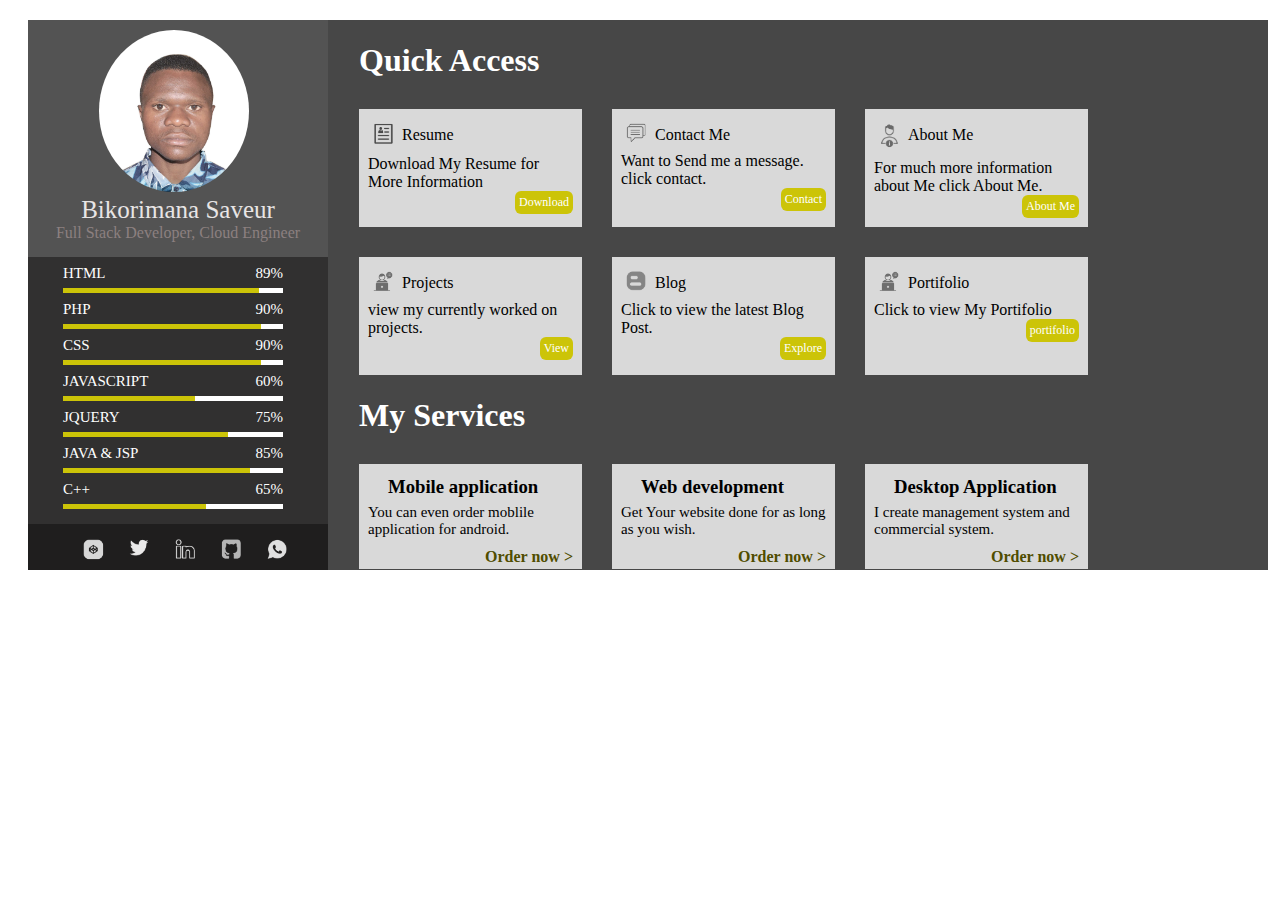
==== commit 7f22c905: "update files" ====
--- a/index.html
+++ b/index.html
@@ -155,6 +155,34 @@
                 <div class="btn-container"><a href="#" class="button">portifolio</a></div>
              </div>
            </div>
+            <h1 class="contentTitle">My Services</h1>
+            <div class="quickaccess">
+                <div class="item">
+                   <h3 class="serviceTitle">Mobile application</h3>
+                   <p class="textService">You can even order moblile application for android.</p>
+                   <div class="btn-container"><a href="#" class="btnService">Order now ></a></div>
+                </div>
+                <div class="item">
+                    <h3 class="serviceTitle">Web development</h3>
+                    <p class="textService">Get Your website done for as long as you wish.</p>
+                    <div class="btn-container"><a href="#" class="btnService">Order now ></a></div>
+                </div>
+                <div class="item">
+                    <h3 class="serviceTitle">Desktop Application</h3>
+                    <p class="textService">I create management system and commercial system.</p>
+                    <div class="btn-container"><a href="#" class="btnService">Order now ></a></div>
+                </div>
+                <div class="item">
+                    <h3 class="serviceTitle">Software Testing</h3>
+                    <p class="textService">We implements software testing for  any sofware.</p>
+                    <div class="btn-container"><a href="#" class="btnService">Order now ></a></div>
+                </div>
+                <div class="item">
+                    <h3 class="serviceTitle">Game development</h3>
+                    <p class="textService">I even accept deal of developing a game in java</p>
+                    <div class="btn-container"><a href="#" class="btnService">Order now ></a></div>
+                </div>
+            </div>
         </div>
     </div>
 </body>
--- a/styles.css
+++ b/styles.css
@@ -1,13 +1,15 @@
 body {
   width:100%;
   overflow:hidden;
+  /* zoom:90%; */
 }
 #portifolio {
-  height:100%;
+  height:550px;
   margin:20px;
   background-color:#ffffff;
   display:flex;
   flex-wrap: nowrap;
+  overflow-y: hidden;
 }
 .profile {
   width:300px;
@@ -120,6 +122,8 @@
   width:100%;
   background-color:#474747;
   overflow-y: scroll;
+  border:1px solid #474747;
+  padding-bottom:40px;
 }
 .contentTitle {
   color:#FFFFFF;
@@ -165,4 +169,20 @@
   width:100%;
   display:flex;
   justify-content: right;
+}
+.serviceTitle {
+ margin:3px 20px 6px 20px;
+}
+.textService {
+  margin-top:5px;
+  margin-bottom:10px;
+  font-size: 15px;
+  font-family:Cambria, Cochin, Georgia, Times, 'Times New Roman', serif
+}
+.btnService {
+font-size:16px;
+color:#504d00;
+font-weight:bolder;
+font-family:Cambria, Cochin, Georgia, Times, 'Times New Roman', serif;
+text-decoration:none;
 }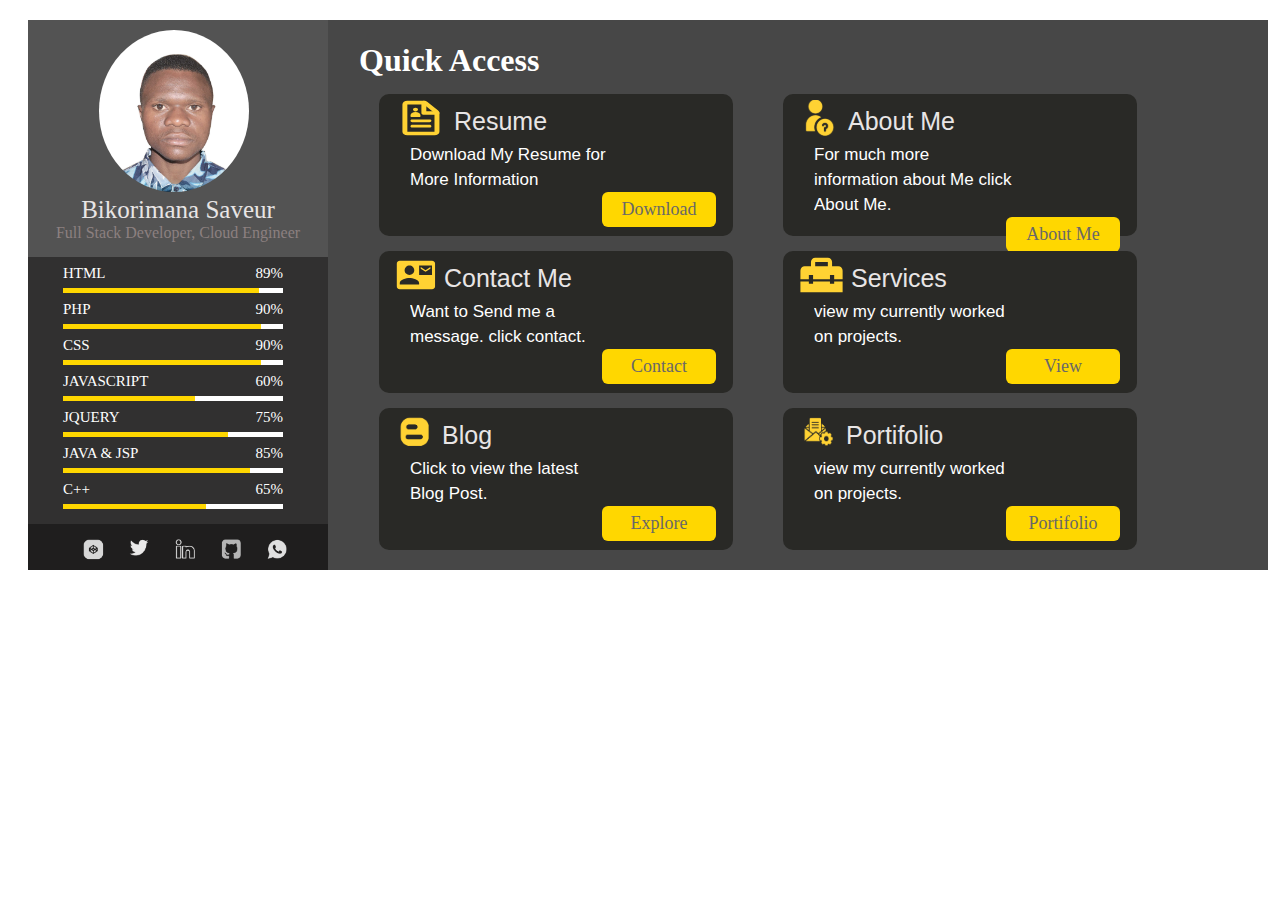
==== commit 47247c59: "commit now" ====
--- a/index.html
+++ b/index.html
@@ -105,10 +105,18 @@
 
         <div class="portcontent">
            <h1 class="contentTitle">Quick Access</h1>
-           <div class="quickaccess">
+            <div class="quickaccess">
                <div class="item">
                   <div class="item-title">
-                    <span class="img"><img src="images/resume.png" width="31"></span>
+                    <span class="img">
+                        <!-- <img src="images/goldResume.png" width="30" height="40"> -->
+                        <svg width="50" height="38" viewBox="0 0 57 42" fill="none" xmlns="http://www.w3.org/2000/svg">
+                            <path d="M22.2292 13.5268C23.8042 13.5268 25.0698 12.5958 25.0698 11.4373C25.0698 10.2788 23.8042 9.34781 22.2292 9.34781C20.6542 9.34781 19.3885 10.2788 19.3885 11.4373C19.3885 12.5958 20.6542 13.5268 22.2292 13.5268Z" fill="#FFD233"/>
+                            <path fill-rule="evenodd" clip-rule="evenodd" d="M27.9385 18.0782C27.9385 15.8439 25.3792 14.2302 22.2292 14.2302C19.0792 14.2302 16.5198 15.8439 16.5198 18.0782V19.1333C16.5198 19.3195 16.6323 19.5057 16.801 19.6298C16.9698 19.7539 17.2229 19.8367 17.476 19.8367H26.9823C27.2354 19.8367 27.4885 19.7539 27.6573 19.6298C27.826 19.5057 27.9385 19.3195 27.9385 19.1333V18.0782ZM16.4635 24.1812C16.4635 23.7696 16.6858 23.375 17.0814 23.084C17.477 22.793 18.0135 22.6296 18.5729 22.6296H38.2604C38.8199 22.6296 39.3564 22.793 39.752 23.084C40.1476 23.375 40.3698 23.7696 40.3698 24.1812C40.3698 24.5927 40.1476 24.9873 39.752 25.2783C39.3564 25.5693 38.8199 25.7328 38.2604 25.7328H18.5729C18.0135 25.7328 17.477 25.5693 17.0814 25.2783C16.6858 24.9873 16.4635 24.5927 16.4635 24.1812ZM16.4635 30.3876C16.4635 29.9761 16.6858 29.5814 17.0814 29.2904C17.477 28.9994 18.0135 28.836 18.5729 28.836H38.2604C38.8199 28.836 39.3564 28.9994 39.752 29.2904C40.1476 29.5814 40.3698 29.9761 40.3698 30.3876C40.3698 30.7991 40.1476 31.1937 39.752 31.4847C39.3564 31.7757 38.8199 31.9392 38.2604 31.9392H18.5729C18.0135 31.9392 17.477 31.7757 17.0814 31.4847C16.6858 31.1937 16.4635 30.7991 16.4635 30.3876Z" fill="#FFD233"/>
+                            <path fill-rule="evenodd" clip-rule="evenodd" d="M7.32292 5.5619C7.32292 3.28208 9.84855 1.42429 12.9479 1.42429H31.7635C33.3442 1.42429 34.8348 1.91666 35.8839 2.7297L35.9007 2.74419L48.0282 12.4717C49.0379 13.2641 49.5104 14.3005 49.5104 15.2853V36.594C49.5104 38.8738 46.9848 40.7316 43.8854 40.7316H12.9479C9.84855 40.7316 7.32292 38.8738 7.32292 36.594V5.5619ZM31.7607 5.5619H12.9479V36.594H43.8854V15.2687L31.8029 5.57638L31.7945 5.57431C31.7842 5.56884 31.7728 5.56465 31.7607 5.5619Z" fill="#FFD233"/>
+                            <path fill-rule="evenodd" clip-rule="evenodd" d="M31.7635 1.42429C32.5095 1.42429 33.2248 1.64225 33.7523 2.03023C34.2797 2.4182 34.576 2.94441 34.576 3.49309V13.2165H46.6979C47.0673 13.2165 47.433 13.27 47.7742 13.374C48.1154 13.4779 48.4255 13.6303 48.6867 13.8224C48.9478 14.0145 49.155 14.2426 49.2963 14.4936C49.4377 14.7446 49.5104 15.0136 49.5104 15.2853C49.5104 15.557 49.4377 15.826 49.2963 16.077C49.155 16.328 48.9478 16.5561 48.6867 16.7482C48.4255 16.9403 48.1154 17.0927 47.7742 17.1966C47.433 17.3006 47.0673 17.3541 46.6979 17.3541H31.7635C31.0176 17.3541 30.3023 17.1361 29.7748 16.7482C29.2474 16.3602 28.951 15.834 28.951 15.2853V3.49309C28.951 2.94441 29.2474 2.4182 29.7748 2.03023C30.3023 1.64225 31.0176 1.42429 31.7635 1.42429Z" fill="#FFD233"/>
+                            </svg>                            
+                    </span>
                     <span class="ititle">Resume</span>
                   </div>
                   <p class="text">Download My Resume for More Information</p>
@@ -116,31 +124,61 @@
                </div>
                <div class="item">
                 <div class="item-title">
-                  <span class="img"><img src="images/contact.png" width="31"></span>
-                  <span class="ititle">Contact Me</span>
-                </div>
-                <p class="text">Want to Send me a message.  click contact.</p>
-                <div class="btn-container"><a href="#" class="button">Contact</a></div>
-             </div>
-             <div class="item">
-                <div class="item-title">
-                  <span class="img"><img src="images/about.png" width="31"></span>
+                  <span class="img">
+                    <!-- <img src="images/about.png" width="30"> -->
+                    <svg width="40" height="38" viewBox="0 0 60 54" fill="none" xmlns="http://www.w3.org/2000/svg" xmlns:xlink="http://www.w3.org/1999/xlink">
+                        <rect width="60" height="54" fill="url(#pattern0)"/>
+                        <defs>
+                        <pattern id="pattern0" patternContentUnits="objectBoundingBox" width="1" height="1">
+                        <use xlink:href="#image0_220_256" transform="translate(0 -0.164683) scale(0.00595238 0.00661376)"/>
+                        </pattern>
+                        <image id="image0_220_256" width="168" height="201" xlink:href="[data-uri]"/>
+                        </defs>
+                        </svg>
+                </span>
                   <span class="ititle">About Me</span>
                 </div>
                 <p class="text">For much more information about Me click About Me.</p>
                 <div class="btn-container"><a href="#" class="button">About Me</a></div>
              </div>
+               <div class="item">
+                <div class="item-title">
+                  <span class="img">
+                    <!-- <img src="images/contact.png" width="30"> -->
+                    <svg width="40" height="38" viewBox="0 0 45 43" fill="none" xmlns="http://www.w3.org/2000/svg">
+                        <g clip-path="url(#clip0_220_229)">
+                        <path d="M38.7812 14.3333V12.5417L33.3125 16.125L27.8438 12.5417V14.3333L33.3125 17.9167M40.6042 5.375H4.14583C3.1789 5.375 2.25157 5.75253 1.56784 6.42453C0.884114 7.09654 0.5 8.00797 0.5 8.95833L0.5 34.0417C0.5 34.992 0.884114 35.9035 1.56784 36.5755C2.25157 37.2475 3.1789 37.625 4.14583 37.625H40.6042C41.5711 37.625 42.4984 37.2475 43.1822 36.5755C43.8659 35.9035 44.25 34.992 44.25 34.0417V8.95833C44.25 8.00797 43.8659 7.09654 43.1822 6.42453C42.4984 5.75253 41.5711 5.375 40.6042 5.375ZM15.0833 10.75C16.5337 10.75 17.9247 11.3163 18.9503 12.3243C19.9759 13.3323 20.5521 14.6995 20.5521 16.125C20.5521 17.5505 19.9759 18.9177 18.9503 19.9257C17.9247 20.9337 16.5337 21.5 15.0833 21.5C13.6329 21.5 12.2419 20.9337 11.2163 19.9257C10.1908 18.9177 9.61458 17.5505 9.61458 16.125C9.61458 14.6995 10.1908 13.3323 11.2163 12.3243C12.2419 11.3163 13.6329 10.75 15.0833 10.75ZM26.0208 32.25H4.14583V30.4583C4.14583 26.875 11.4375 24.9042 15.0833 24.9042C18.7292 24.9042 26.0208 26.875 26.0208 30.4583M40.6042 21.5H26.0208V10.75H40.6042" fill="#FFD233"/>
+                        </g>
+                        <defs>
+                        <clipPath id="clip0_220_229">
+                        <rect width="43.75" height="43" fill="white" transform="translate(0.5)"/>
+                        </clipPath>
+                        </defs>
+                        </svg>                                               
+                </span>
+                  <span class="ititle">Contact Me</span>
+                </div>
+                <p class="text">Want to Send me a message.  click contact.</p>
+                <div class="btn-container"><a href="contactme.html" class="button">Contact</a></div>
+             </div>             
              <div class="item">
                 <div class="item-title">
-                  <span class="img"><img src="images/project.png" width="31"></span>
-                  <span class="ititle">Projects</span>
+                  <span class="img">
+                    <!-- <img src="images/project.png" width="30"> -->
+                    <svg width="43" height="38" viewBox="0 0 52 42" fill="none" xmlns="http://www.w3.org/2000/svg">
+                        <path d="M0.5 42V28.875H10.7083V31.5H15.8125V28.875H36.2292V31.5H41.3333V28.875H51.5417V42H0.5ZM0.5 15.75C0.5 14.3062 1.00021 13.0699 2.00063 12.0409C2.99934 11.0136 4.20052 10.5 5.60417 10.5H13.2604V5.25C13.2604 3.80625 13.7606 2.57075 14.761 1.5435C15.7598 0.5145 16.9609 0 18.3646 0H33.6771C35.0807 0 36.2828 0.5145 37.2832 1.5435C38.2819 2.57075 38.7813 3.80625 38.7813 5.25V10.5H46.4375C47.8411 10.5 49.0432 11.0136 50.0436 12.0409C51.0423 13.0699 51.5417 14.3062 51.5417 15.75V26.25H41.3333V21H36.2292V26.25H15.8125V21H10.7083V26.25H0.5V15.75ZM18.3646 10.5H33.6771V5.25H18.3646V10.5Z" fill="#FFD233"/>
+                    </svg>
+                </span>
+                  <span class="ititle">Services</span>
                 </div>
                 <p class="text">view my currently worked on projects.</p>
                 <div class="btn-container"><a href="#" class="button">View</a></div>
              </div>
              <div class="item">
                 <div class="item-title">
-                  <span class="img"><img src="images/blog.png" width="31"></span>
+                  <span class="img">
+                    <img src="images/goldblog.png" width="38" height="38">                                                                 
+                </span>
                   <span class="ititle">Blog</span>
                 </div>
                 <p class="text">Click to view the latest Blog Post.</p>
@@ -148,14 +186,16 @@
              </div>
              <div class="item">
                 <div class="item-title">
-                  <span class="img"><img src="images/project.png" width="31"></span>
+                  <span class="img">
+                    <img src="images/goldport.png" width="38" height="38">                    
+                </span>
                   <span class="ititle">Portifolio</span>
                 </div>
-                <p class="text">Click to view My Portifolio</p>
-                <div class="btn-container"><a href="#" class="button">portifolio</a></div>
+                <p class="text">view my currently worked on projects.</p>
+                <div class="btn-container"><a href="#" class="button">Portifolio</a></div>
              </div>
            </div>
-            <h1 class="contentTitle">My Services</h1>
+            <!-- <h1 class="contentTitle">My Services</h1>
             <div class="quickaccess">
                 <div class="item">
                    <h3 class="serviceTitle">Mobile application</h3>
@@ -182,7 +222,7 @@
                     <p class="textService">I even accept deal of developing a game in java</p>
                     <div class="btn-container"><a href="#" class="btnService">Order now ></a></div>
                 </div>
-            </div>
+            </div> -->
         </div>
     </div>
 </body>
--- a/styles.css
+++ b/styles.css
@@ -1,3 +1,7 @@
+:root {
+  --margin-left:80px;
+  --color:#d4d4d4;
+}
 body {
   width:100%;
   overflow:hidden;
@@ -73,37 +77,37 @@
 .htmlProgress {
   width:196px;
   height:5px;
-  background-color:#CCC408;
+  background-color:#FFD700;
 }
 .phpProgress {
   width:198px;
   height:5px;
-  background-color:#CCC408;
+  background-color:#FFD700;
 }
 .cssProgress {
   width:198px;
   height:5px;
-  background-color:#CCC408;
+  background-color:#FFD700;
 }
 .jsProgress {
   width: 132px;
   height:5px;
-  background-color:#CCC408;
+  background-color:#FFD700;
 }
 .jqueryProgress {
   width:165px;
   height:5px;
-  background-color:#CCC408;
+  background-color:#FFD700;
 }
 .javaProgress {
   width:187px;
   height:5px;
-  background-color:#CCC408;
+  background-color:#FFD700;
 }
 .cppProgress {
   width:143px;
   height:5px;
-  background-color:#CCC408;
+  background-color:#FFD700;
 }
 
 #pageFooter {
@@ -135,12 +139,14 @@
   flex-wrap:wrap;
 }
 .item {
-  background-color:#D9D9D9;
-  padding:9px;
-  width:205px;
-  height:100px;
-  margin-left:30px;
-  margin-top: 30px;
+  background-color:#292926;
+  padding:17px;
+  padding-top:5px;
+  width:320px;
+  height:120px;
+  margin-left:50px;
+  margin-top: 15px;
+  border-radius:10px;
 }
 .item-title {
   display:flex;
@@ -151,19 +157,32 @@
 }
 .item-title .ititle {
   margin-top:8px;
-  margin-left:3px;
+  color:#e8e5e5;
+  font-size: 25px;
+  margin-left:8px;
+  font-family:'Franklin Gothic Medium', 'Arial Narrow', Arial, sans-serif;
 }
 .item .text {
   width:200px;
+  overflow: hidden;
+  color:#ffffff;
   margin:0px;
+  font-size: 17px;
+  font-family:'Gill Sans', 'Gill Sans MT', Calibri, 'Trebuchet MS', sans-serif;
+  line-height:25px;
+  margin-top:1px;
+  margin-left:14px;
 }
 .item .button {
-  background-color:#CCC408;
+  margin-top:0px;
+  background-color:#FFD700;
   text-decoration:none;
-  padding:4px;
+  padding:7px;
   border-radius:6px;
-  color:#ffffff;
-  font-size:12px;
+  color:#696868;
+  font-size:18px;
+  text-align:center;
+  width:100px;
 }
 .btn-container {
   width:100%;
@@ -185,4 +204,78 @@
 font-weight:bolder;
 font-family:Cambria, Cochin, Georgia, Times, 'Times New Roman', serif;
 text-decoration:none;
+}
+.gold {
+  color:#FFD700;
+}
+.fullname,.address {
+  display:flex;
+  flex-wrap:wrap;
+  max-width:700px;
+  margin-left:var(--margin-left);
+}
+.last_name,.phone {
+  margin-left:var(--margin-left);
+}
+.first_name label,.last_name label,.emailaddr label,.phone label,.subject label,.address label,.message label {
+  margin-top:10px;
+  color:var(--color);
+  font-size: 13px;
+  display:block;
+  font-family:'Gill Sans', 'Gill Sans MT', Calibri, 'Trebuchet MS', sans-serif;
+}
+.first_name input,.last_name input,.emailaddr input,.phone input {
+  margin-top:10px;
+  width:300px;
+  height:22px;
+  display:block;
+}
+.subject,.message {
+  max-width:690px;
+}
+.subject label,.message label {
+  margin-left:var(--margin-left);
+  margin-top:10px;
+}
+.subject input,.message textarea {
+  margin-left:var(--margin-left);
+  height:22px;
+  margin-right:5px;
+  margin-top:10px;
+  width:100%;
+}
+.message textarea {
+    height:108px;
+}
+.sendMessage input {
+  width: 165px;
+  height:24px;
+  border-radius:8px;
+  margin-left:var(--margin-left);
+  margin-top:8px;
+  border:1px solid #e9e9e9;
+  color:#333131;
+  cursor:pointer;
+}
+.bold {
+  font-weight:bold;
+}
+.moreaddress {
+  display:flex;
+  justify-content: center;
+  width:690px;
+  margin-left:var(--margin-left);
+  margin-top:9px;
+}
+.location p,.myphone p , .myemail p {
+  margin:0px;
+  margin-top:5px;
+  color:var(--color);
+}
+.location,.myemail,.myphone {
+  text-align: center;
+  width:230px;
+}
+.contactMe {
+   margin-left:var(--margin-left);
 }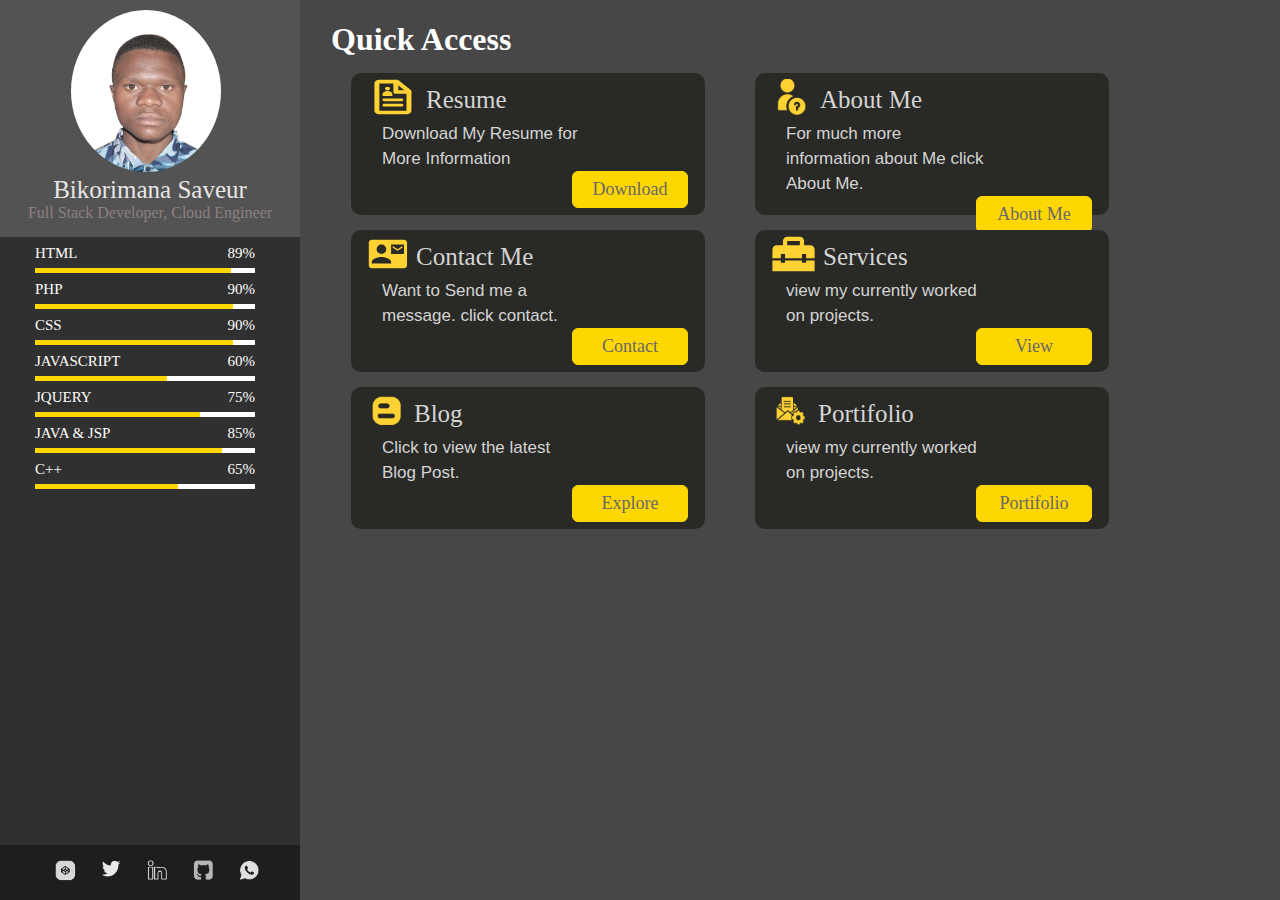
==== commit d42ef0c8: "update files" ====
--- a/index.html
+++ b/index.html
@@ -104,7 +104,7 @@
         </div>
 
         <div class="portcontent">
-           <h1 class="contentTitle">Quick Access</h1>
+           <h1 class="contentTitle margintop">Quick Access</h1>
             <div class="quickaccess">
                <div class="item">
                   <div class="item-title">
@@ -139,7 +139,7 @@
                   <span class="ititle">About Me</span>
                 </div>
                 <p class="text">For much more information about Me click About Me.</p>
-                <div class="btn-container"><a href="#" class="button">About Me</a></div>
+                <div class="btn-container"><a href="aboutme.html" class="button">About Me</a></div>
              </div>
                <div class="item">
                 <div class="item-title">
@@ -172,7 +172,7 @@
                   <span class="ititle">Services</span>
                 </div>
                 <p class="text">view my currently worked on projects.</p>
-                <div class="btn-container"><a href="#" class="button">View</a></div>
+                <div class="btn-container"><a href="services.html" class="button">View</a></div>
              </div>
              <div class="item">
                 <div class="item-title">
@@ -194,35 +194,7 @@
                 <p class="text">view my currently worked on projects.</p>
                 <div class="btn-container"><a href="#" class="button">Portifolio</a></div>
              </div>
-           </div>
-            <!-- <h1 class="contentTitle">My Services</h1>
-            <div class="quickaccess">
-                <div class="item">
-                   <h3 class="serviceTitle">Mobile application</h3>
-                   <p class="textService">You can even order moblile application for android.</p>
-                   <div class="btn-container"><a href="#" class="btnService">Order now ></a></div>
-                </div>
-                <div class="item">
-                    <h3 class="serviceTitle">Web development</h3>
-                    <p class="textService">Get Your website done for as long as you wish.</p>
-                    <div class="btn-container"><a href="#" class="btnService">Order now ></a></div>
-                </div>
-                <div class="item">
-                    <h3 class="serviceTitle">Desktop Application</h3>
-                    <p class="textService">I create management system and commercial system.</p>
-                    <div class="btn-container"><a href="#" class="btnService">Order now ></a></div>
-                </div>
-                <div class="item">
-                    <h3 class="serviceTitle">Software Testing</h3>
-                    <p class="textService">We implements software testing for  any sofware.</p>
-                    <div class="btn-container"><a href="#" class="btnService">Order now ></a></div>
-                </div>
-                <div class="item">
-                    <h3 class="serviceTitle">Game development</h3>
-                    <p class="textService">I even accept deal of developing a game in java</p>
-                    <div class="btn-container"><a href="#" class="btnService">Order now ></a></div>
-                </div>
-            </div> -->
+           </div>           
         </div>
     </div>
 </body>
--- a/styles.css
+++ b/styles.css
@@ -7,9 +7,12 @@
   overflow:hidden;
   /* zoom:90%; */
 }
+*  {
+  margin:0px;
+  padding:0px;
+}
 #portifolio {
-  height:550px;
-  margin:20px;
+  height:100vh;
   background-color:#ffffff;
   display:flex;
   flex-wrap: nowrap;
@@ -111,13 +114,15 @@
 }
 
 #pageFooter {
-  margin-top:15px;
   display:flex;
   justify-content: center;
   background-color:#1F1E1E;
   height:45px;
   width:300px;
   padding-top:10px;
+  position:absolute;
+  bottom:0px;
+  left:0px;
 }
 #pageFooter img {
   margin-left:15px;
@@ -137,6 +142,9 @@
 .quickaccess {
   display:flex;
   flex-wrap:wrap;
+}
+.margintop {
+  margin-top:20px;
 }
 .item {
   background-color:#292926;
@@ -157,15 +165,16 @@
 }
 .item-title .ititle {
   margin-top:8px;
-  color:#e8e5e5;
+  color:var(--color);
   font-size: 25px;
   margin-left:8px;
-  font-family:'Franklin Gothic Medium', 'Arial Narrow', Arial, sans-serif;
+  font-family:'Times New Roman', Times, serif;
+  font-weight:lighter;
 }
 .item .text {
   width:200px;
   overflow: hidden;
-  color:#ffffff;
+  color:var(--color);
   margin:0px;
   font-size: 17px;
   font-family:'Gill Sans', 'Gill Sans MT', Calibri, 'Trebuchet MS', sans-serif;
@@ -173,9 +182,10 @@
   margin-top:1px;
   margin-left:14px;
 }
-.item .button {
+.item .button,.backbutt .button {
   margin-top:0px;
   background-color:#FFD700;
+  border:1px solid #FFD700;
   text-decoration:none;
   padding:7px;
   border-radius:6px;
@@ -184,6 +194,10 @@
   text-align:center;
   width:100px;
 }
+.item .button:hover, .backbutt .button:hover {
+  background-color:transparent;
+  color:#ffd700;
+}
 .btn-container {
   width:100%;
   display:flex;
@@ -278,4 +292,36 @@
 }
 .contactMe {
    margin-left:var(--margin-left);
+}
+.backbutt {
+  display:flex;
+  justify-content: right;
+  width:690px;
+  margin:0px;
+  margin-left:var(--margin-left);
+  margin-top:30px;
+}
+.aboutQuote {
+  width:690px;
+  margin-left:var(--margin-left);
+  margin-top:10px;
+  margin-bottom:10px;
+  height:78px;
+  line-height: 30px;
+  font-size:20px;
+  color:#696868;
+  background-color:var(--color);
+  border-radius:10px;
+  padding:40px;
+  font-family:Verdana, Geneva, Tahoma, sans-serif;
+}
+.quote {
+  margin-left:-89px;
+}
+.whoami {
+  color:var(--color);
+  line-height:30px;
+  font-size:20px;
+  margin-top:10px;
+  font-family:Verdana, Geneva, Tahoma, sans-serif;
 }